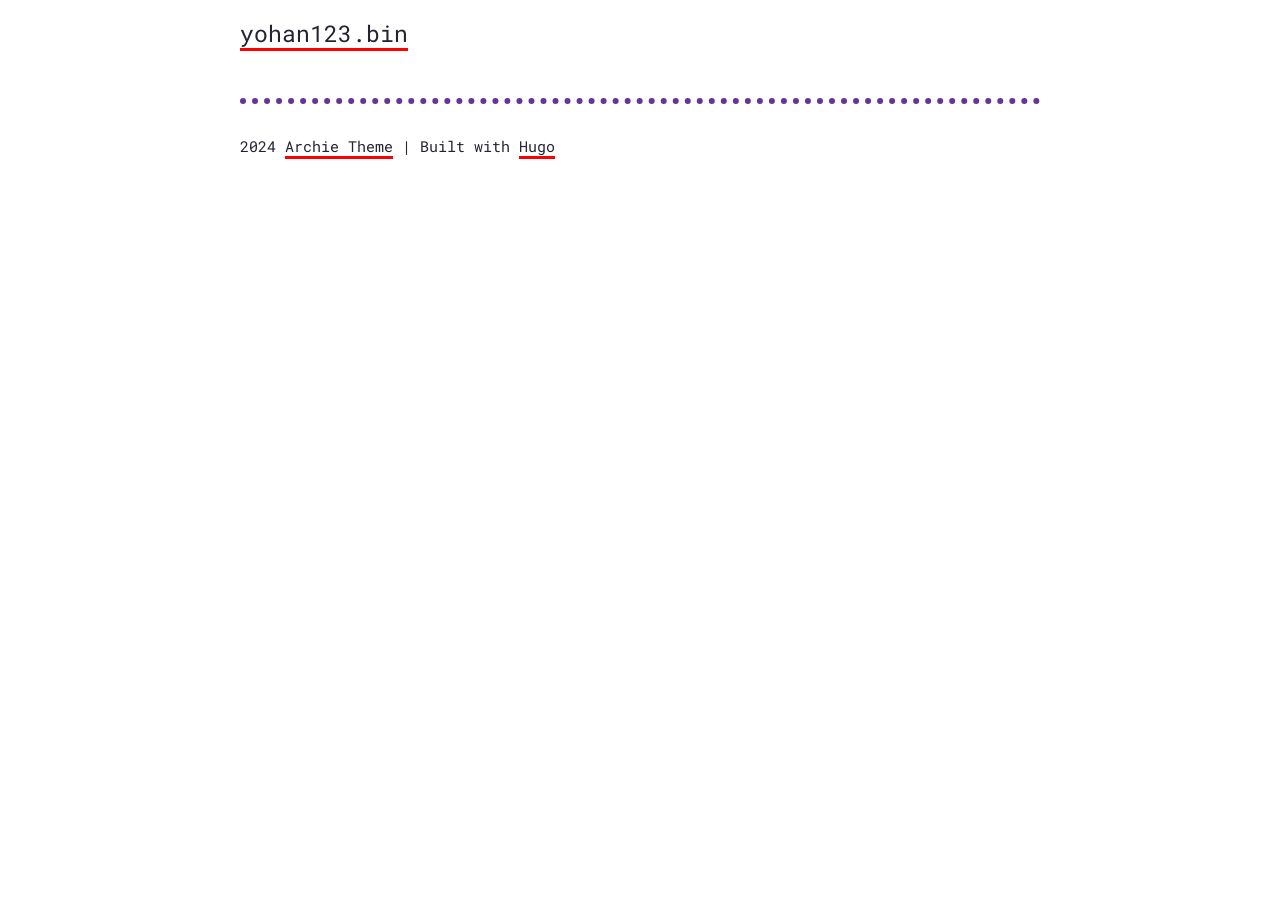
==== index.html @ cba3a630 "Rename site references to yohan123.bin Updated all instances of "My New Hugo Site" to "yohan123.bin"" ====
<!DOCTYPE html>
<html>
	<head lang="en">
	<meta charset="utf-8" />
	<meta http-equiv="X-UA-Compatible" content="IE=edge"><title>yohan123.bin | Home </title><meta name="viewport" content="width=device-width, initial-scale=1">
	<meta name="description" content="" />
	<meta property="og:image" content=""/>
	<link rel="alternate" type="application/rss+xml" href="https://dygma0.github.io/index.xml" title="yohan123.bin" />
	<meta property="og:url" content="https://dygma0.github.io/">
  <meta property="og:site_name" content="yohan123.bin">
  <meta property="og:title" content="yohan123.bin">
  <meta property="og:locale" content="en_us">
  <meta property="og:type" content="website">

  <meta name="twitter:card" content="summary">
  <meta name="twitter:title" content="yohan123.bin">

	
        <link href="https://dygma0.github.io/css/fonts.2c2227b81b1970a03e760aa2e6121cd01f87c88586803cbb282aa224720a765f.css" rel="stylesheet">
	

	
	<link rel="stylesheet" type="text/css" media="screen" href="https://dygma0.github.io/css/main.5cebd7d4fb2b97856af8d32a6def16164fcf7d844e98e236fcb3559655020373.css" />

	
	

	
	

	
</head>

	<body>
		<div class="content">
			<header>
	<div class="main">
		<a href="https://dygma0.github.io/">yohan123.bin</a>
	</div>
	<nav>
		
		
	</nav>
</header>

			
			<main class="list">
				<div class="site-description"></div>
				
				
				
				


			</main>
			<footer>
  <div style="display:flex"></div>
  <div class="footer-info">
    2024  <a
      href="https://github.com/athul/archie">Archie Theme</a> | Built with <a href="https://gohugo.io">Hugo</a>
  </div>
</footer>



		</div>
		
	</body>
</html>
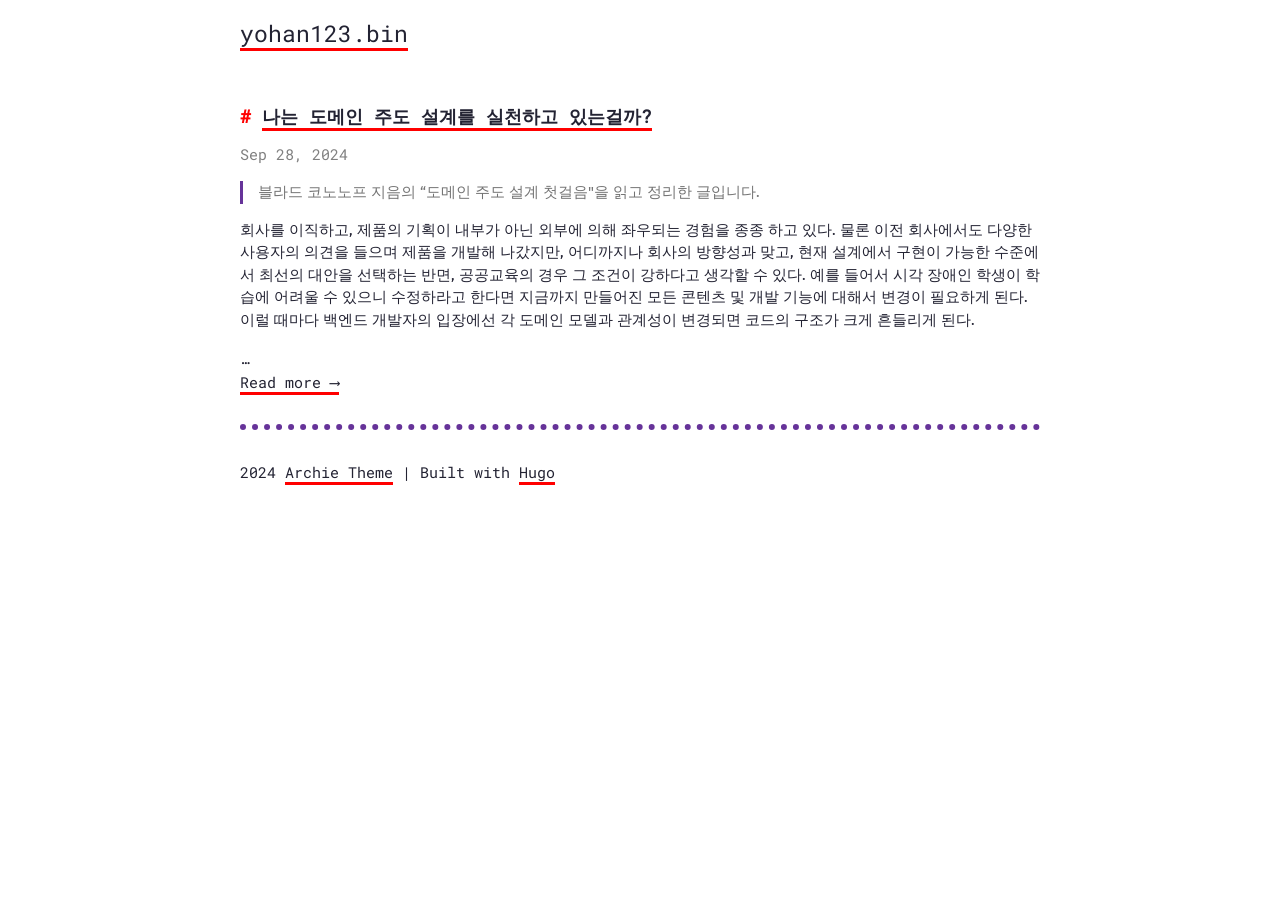
==== commit 8e312414: "Add new article on Domain-Driven Design principles Created a new post titled "나는 도메인 주도 설계를 실천하고 있는걸" ====
--- a/index.html
+++ b/index.html
@@ -49,6 +49,20 @@
 				
 				
 				
+				<section class="list-item">
+					<h1 class="title"><a href="/posts/ddd-first-step/">나는 도메인 주도 설계를 실천하고 있는걸까?</a></h1>
+					<time>Sep 28, 2024</time>
+					<br><div class="description">
+	
+	<blockquote>
+<p>블라드 코노노프 지음의 &ldquo;도메인 주도 설계 첫걸음&quot;을 읽고 정리한 글입니다.</p>
+</blockquote>
+<p>회사를 이직하고, 제품의 기획이 내부가 아닌 외부에 의해 좌우되는 경험을 종종 하고 있다. 물론 이전 회사에서도 다양한 사용자의 의견을 들으며 제품을 개발해 나갔지만, 어디까지나 회사의 방향성과 맞고, 현재 설계에서 구현이 가능한 수준에서 최선의 대안을 선택하는 반면, 공공교육의 경우 그 조건이 강하다고 생각할 수 있다. 예를 들어서 시각 장애인 학생이 학습에 어려울 수 있으니 수정하라고 한다면 지금까지 만들어진 모든 콘텐츠 및 개발 기능에 대해서 변경이 필요하게 된다. 이럴 때마다 백엔드 개발자의 입장에선 각 도메인 모델과 관계성이 변경되면 코드의 구조가 크게 흔들리게 된다.</p>&hellip;
+	
+</div>
+					<a class="readmore" href="/posts/ddd-first-step/">Read more ⟶</a>
+				</section>
+				
 				
 
 
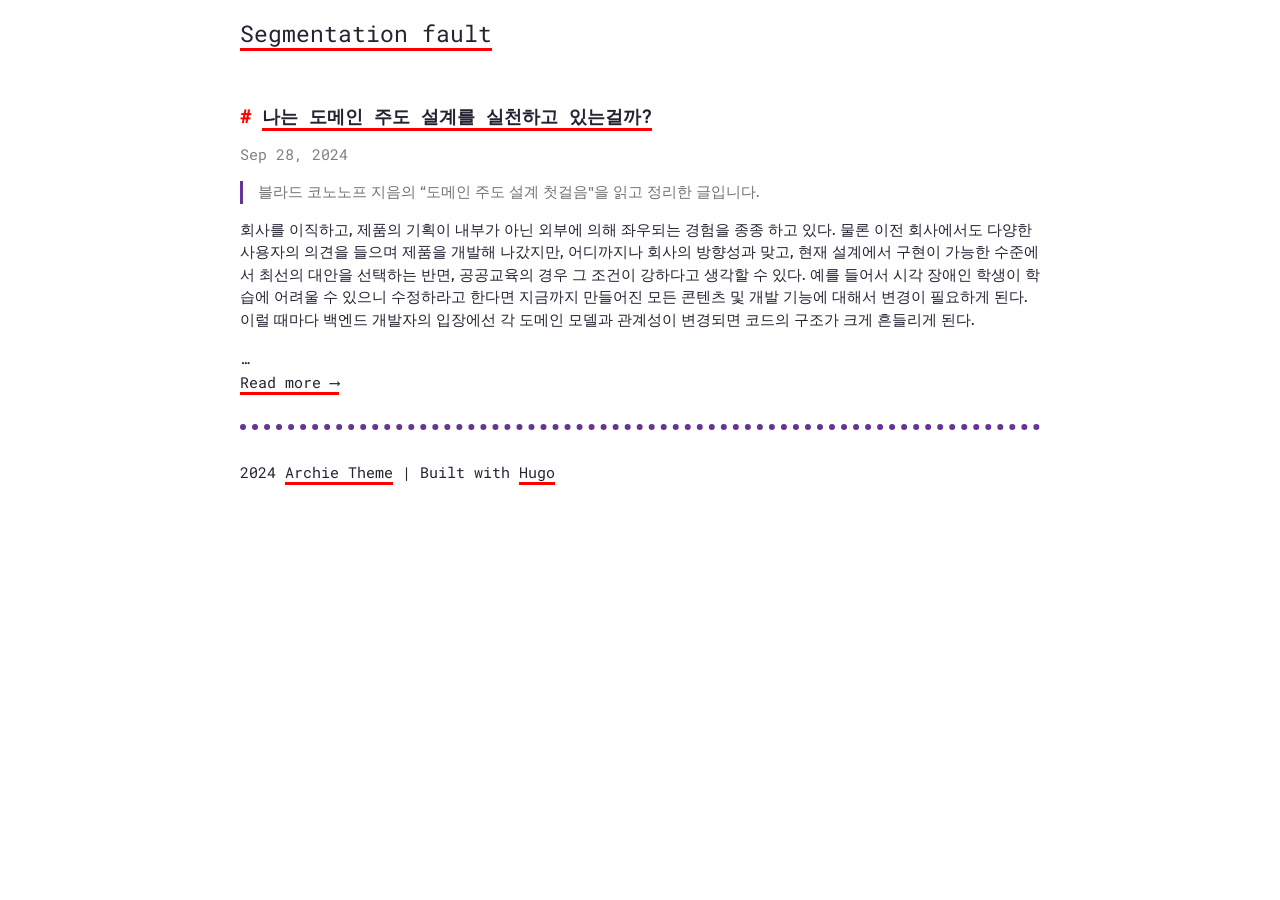
==== commit 9e5a555f: "Rename site from 'yohan123.bin' to 'Segmentation fault' Updated all references to 'yohan123.bin' in " ====
--- a/index.html
+++ b/index.html
@@ -2,18 +2,18 @@
 <html>
 	<head lang="en">
 	<meta charset="utf-8" />
-	<meta http-equiv="X-UA-Compatible" content="IE=edge"><title>yohan123.bin | Home </title><meta name="viewport" content="width=device-width, initial-scale=1">
+	<meta http-equiv="X-UA-Compatible" content="IE=edge"><title>Segmentation fault | Home </title><meta name="viewport" content="width=device-width, initial-scale=1">
 	<meta name="description" content="" />
 	<meta property="og:image" content=""/>
-	<link rel="alternate" type="application/rss+xml" href="https://dygma0.github.io/index.xml" title="yohan123.bin" />
+	<link rel="alternate" type="application/rss+xml" href="https://dygma0.github.io/index.xml" title="Segmentation fault" />
 	<meta property="og:url" content="https://dygma0.github.io/">
-  <meta property="og:site_name" content="yohan123.bin">
-  <meta property="og:title" content="yohan123.bin">
+  <meta property="og:site_name" content="Segmentation fault">
+  <meta property="og:title" content="Segmentation fault">
   <meta property="og:locale" content="en_us">
   <meta property="og:type" content="website">
 
   <meta name="twitter:card" content="summary">
-  <meta name="twitter:title" content="yohan123.bin">
+  <meta name="twitter:title" content="Segmentation fault">
 
 	
         <link href="https://dygma0.github.io/css/fonts.2c2227b81b1970a03e760aa2e6121cd01f87c88586803cbb282aa224720a765f.css" rel="stylesheet">
@@ -35,7 +35,7 @@
 		<div class="content">
 			<header>
 	<div class="main">
-		<a href="https://dygma0.github.io/">yohan123.bin</a>
+		<a href="https://dygma0.github.io/">Segmentation fault</a>
 	</div>
 	<nav>
 		
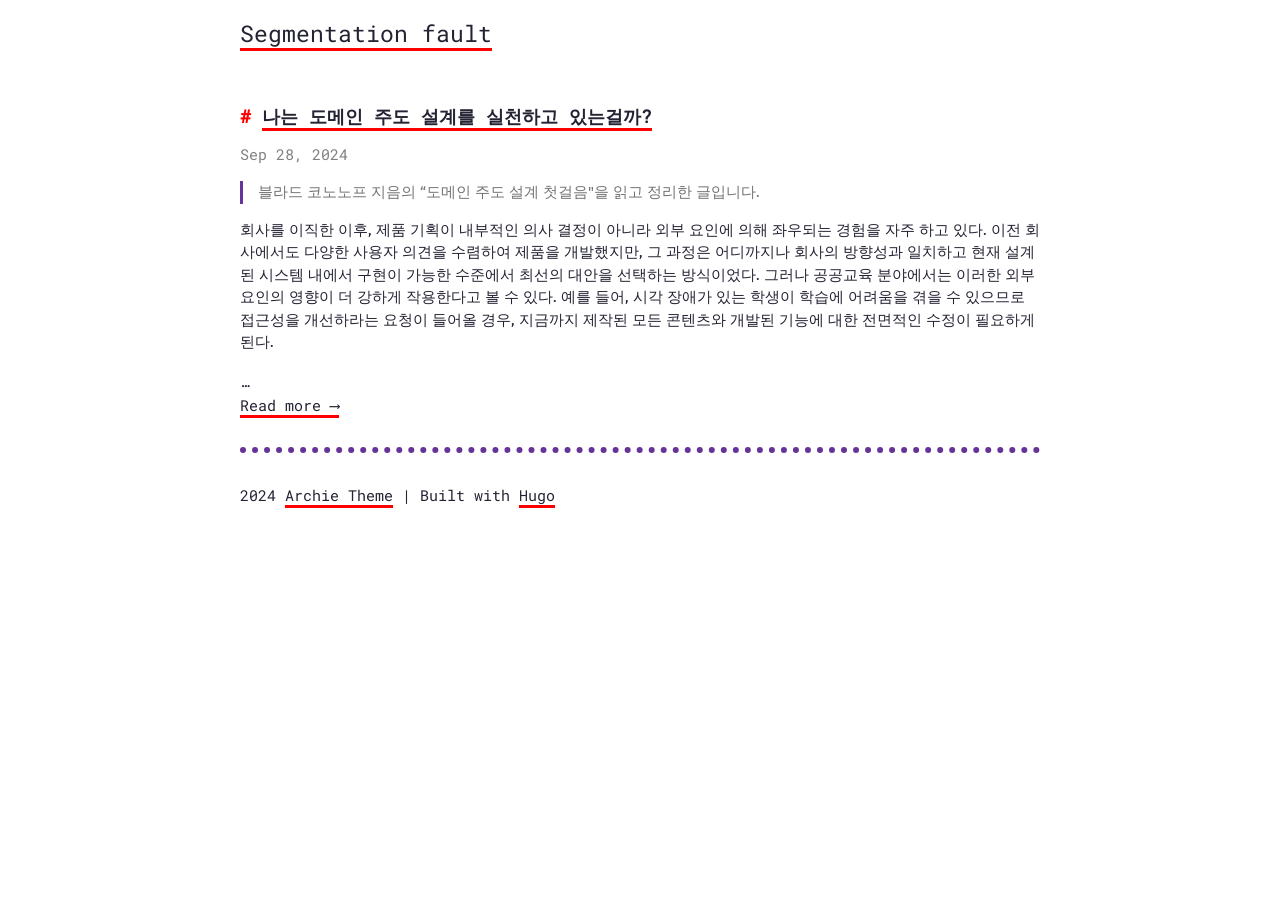
==== commit cdbf4433: "Enhance readability of post on DDD by refining text Revised the content to improve clarity and coher" ====
--- a/index.html
+++ b/index.html
@@ -57,7 +57,7 @@
 	<blockquote>
 <p>블라드 코노노프 지음의 &ldquo;도메인 주도 설계 첫걸음&quot;을 읽고 정리한 글입니다.</p>
 </blockquote>
-<p>회사를 이직하고, 제품의 기획이 내부가 아닌 외부에 의해 좌우되는 경험을 종종 하고 있다. 물론 이전 회사에서도 다양한 사용자의 의견을 들으며 제품을 개발해 나갔지만, 어디까지나 회사의 방향성과 맞고, 현재 설계에서 구현이 가능한 수준에서 최선의 대안을 선택하는 반면, 공공교육의 경우 그 조건이 강하다고 생각할 수 있다. 예를 들어서 시각 장애인 학생이 학습에 어려울 수 있으니 수정하라고 한다면 지금까지 만들어진 모든 콘텐츠 및 개발 기능에 대해서 변경이 필요하게 된다. 이럴 때마다 백엔드 개발자의 입장에선 각 도메인 모델과 관계성이 변경되면 코드의 구조가 크게 흔들리게 된다.</p>&hellip;
+<p>회사를 이직한 이후, 제품 기획이 내부적인 의사 결정이 아니라 외부 요인에 의해 좌우되는 경험을 자주 하고 있다. 이전 회사에서도 다양한 사용자 의견을 수렴하여 제품을 개발했지만, 그 과정은 어디까지나 회사의 방향성과 일치하고 현재 설계된 시스템 내에서 구현이 가능한 수준에서 최선의 대안을 선택하는 방식이었다. 그러나 공공교육 분야에서는 이러한 외부 요인의 영향이 더 강하게 작용한다고 볼 수 있다. 예를 들어, 시각 장애가 있는 학생이 학습에 어려움을 겪을 수 있으므로 접근성을 개선하라는 요청이 들어올 경우, 지금까지 제작된 모든 콘텐츠와 개발된 기능에 대한 전면적인 수정이 필요하게 된다.</p>&hellip;
 	
 </div>
 					<a class="readmore" href="/posts/ddd-first-step/">Read more ⟶</a>
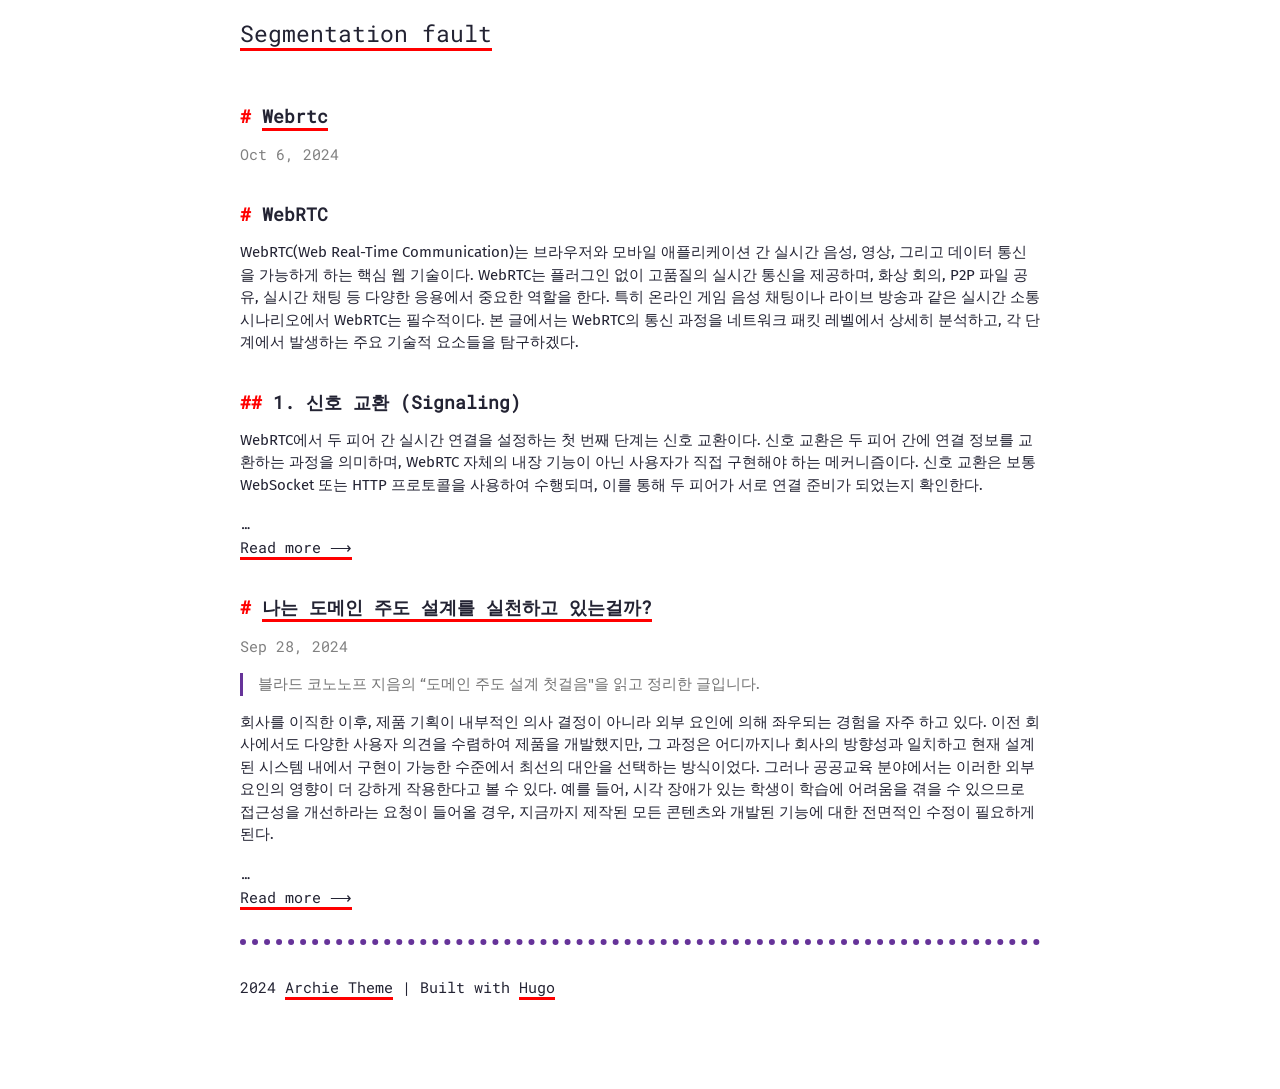
==== commit c99b6dfd: "Add WebRTC article and update sitemap Added a new article on WebRTC including its details and linkin" ====
--- a/index.html
+++ b/index.html
@@ -50,6 +50,20 @@
 				
 				
 				<section class="list-item">
+					<h1 class="title"><a href="/posts/webrtc/">Webrtc</a></h1>
+					<time>Oct 6, 2024</time>
+					<br><div class="description">
+	
+	<h1 id="webrtc">WebRTC</h1>
+<p>WebRTC(Web Real-Time Communication)는 브라우저와 모바일 애플리케이션 간 실시간 음성, 영상, 그리고 데이터 통신을 가능하게 하는 핵심 웹 기술이다. WebRTC는 플러그인 없이 고품질의 실시간 통신을 제공하며, 화상 회의, P2P 파일 공유, 실시간 채팅 등 다양한 응용에서 중요한 역할을 한다. 특히 온라인 게임 음성 채팅이나 라이브 방송과 같은 실시간 소통 시나리오에서 WebRTC는 필수적이다. 본 글에서는 WebRTC의 통신 과정을 네트워크 패킷 레벨에서 상세히 분석하고, 각 단계에서 발생하는 주요 기술적 요소들을 탐구하겠다.</p>
+<h2 id="1-신호-교환-signaling">1. 신호 교환 (Signaling)</h2>
+<p>WebRTC에서 두 피어 간 실시간 연결을 설정하는 첫 번째 단계는 신호 교환이다. 신호 교환은 두 피어 간에 연결 정보를 교환하는 과정을 의미하며, WebRTC 자체의 내장 기능이 아닌 사용자가 직접 구현해야 하는 메커니즘이다. 신호 교환은 보통 WebSocket 또는 HTTP 프로토콜을 사용하여 수행되며, 이를 통해 두 피어가 서로 연결 준비가 되었는지 확인한다.</p>&hellip;
+	
+</div>
+					<a class="readmore" href="/posts/webrtc/">Read more ⟶</a>
+				</section>
+				
+				<section class="list-item">
 					<h1 class="title"><a href="/posts/ddd-first-step/">나는 도메인 주도 설계를 실천하고 있는걸까?</a></h1>
 					<time>Sep 28, 2024</time>
 					<br><div class="description">
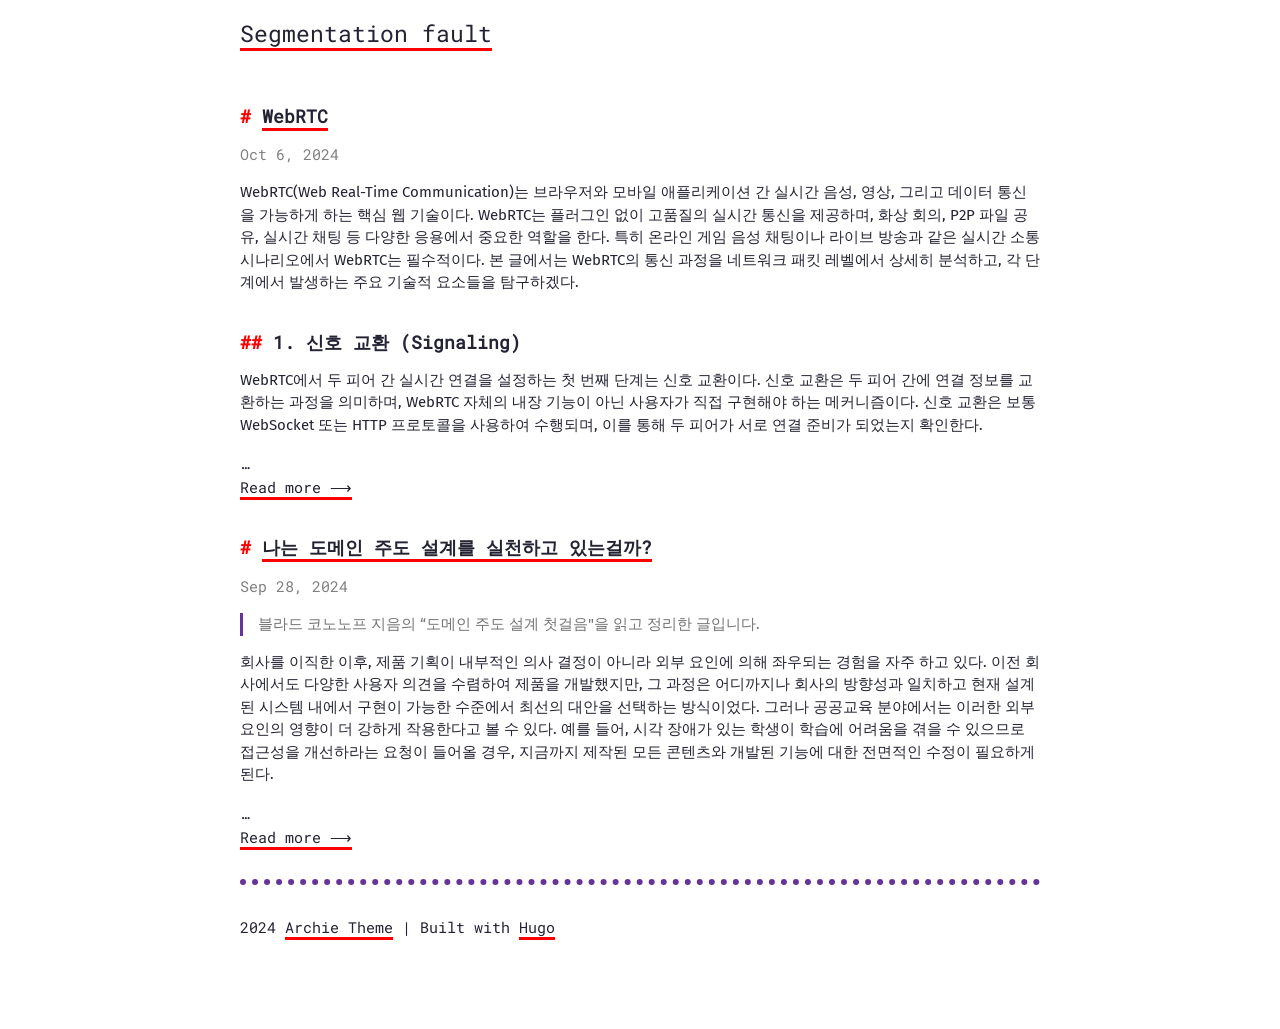
==== commit 4cc57060: "Correct "Webrtc" to "WebRTC" Corrected the capitalization of "Webrtc" to "WebRTC" across multiple HT" ====
--- a/index.html
+++ b/index.html
@@ -50,12 +50,11 @@
 				
 				
 				<section class="list-item">
-					<h1 class="title"><a href="/posts/webrtc/">Webrtc</a></h1>
+					<h1 class="title"><a href="/posts/webrtc/">WebRTC</a></h1>
 					<time>Oct 6, 2024</time>
 					<br><div class="description">
 	
-	<h1 id="webrtc">WebRTC</h1>
-<p>WebRTC(Web Real-Time Communication)는 브라우저와 모바일 애플리케이션 간 실시간 음성, 영상, 그리고 데이터 통신을 가능하게 하는 핵심 웹 기술이다. WebRTC는 플러그인 없이 고품질의 실시간 통신을 제공하며, 화상 회의, P2P 파일 공유, 실시간 채팅 등 다양한 응용에서 중요한 역할을 한다. 특히 온라인 게임 음성 채팅이나 라이브 방송과 같은 실시간 소통 시나리오에서 WebRTC는 필수적이다. 본 글에서는 WebRTC의 통신 과정을 네트워크 패킷 레벨에서 상세히 분석하고, 각 단계에서 발생하는 주요 기술적 요소들을 탐구하겠다.</p>
+	<p>WebRTC(Web Real-Time Communication)는 브라우저와 모바일 애플리케이션 간 실시간 음성, 영상, 그리고 데이터 통신을 가능하게 하는 핵심 웹 기술이다. WebRTC는 플러그인 없이 고품질의 실시간 통신을 제공하며, 화상 회의, P2P 파일 공유, 실시간 채팅 등 다양한 응용에서 중요한 역할을 한다. 특히 온라인 게임 음성 채팅이나 라이브 방송과 같은 실시간 소통 시나리오에서 WebRTC는 필수적이다. 본 글에서는 WebRTC의 통신 과정을 네트워크 패킷 레벨에서 상세히 분석하고, 각 단계에서 발생하는 주요 기술적 요소들을 탐구하겠다.</p>
 <h2 id="1-신호-교환-signaling">1. 신호 교환 (Signaling)</h2>
 <p>WebRTC에서 두 피어 간 실시간 연결을 설정하는 첫 번째 단계는 신호 교환이다. 신호 교환은 두 피어 간에 연결 정보를 교환하는 과정을 의미하며, WebRTC 자체의 내장 기능이 아닌 사용자가 직접 구현해야 하는 메커니즘이다. 신호 교환은 보통 WebSocket 또는 HTTP 프로토콜을 사용하여 수행되며, 이를 통해 두 피어가 서로 연결 준비가 되었는지 확인한다.</p>&hellip;
 	
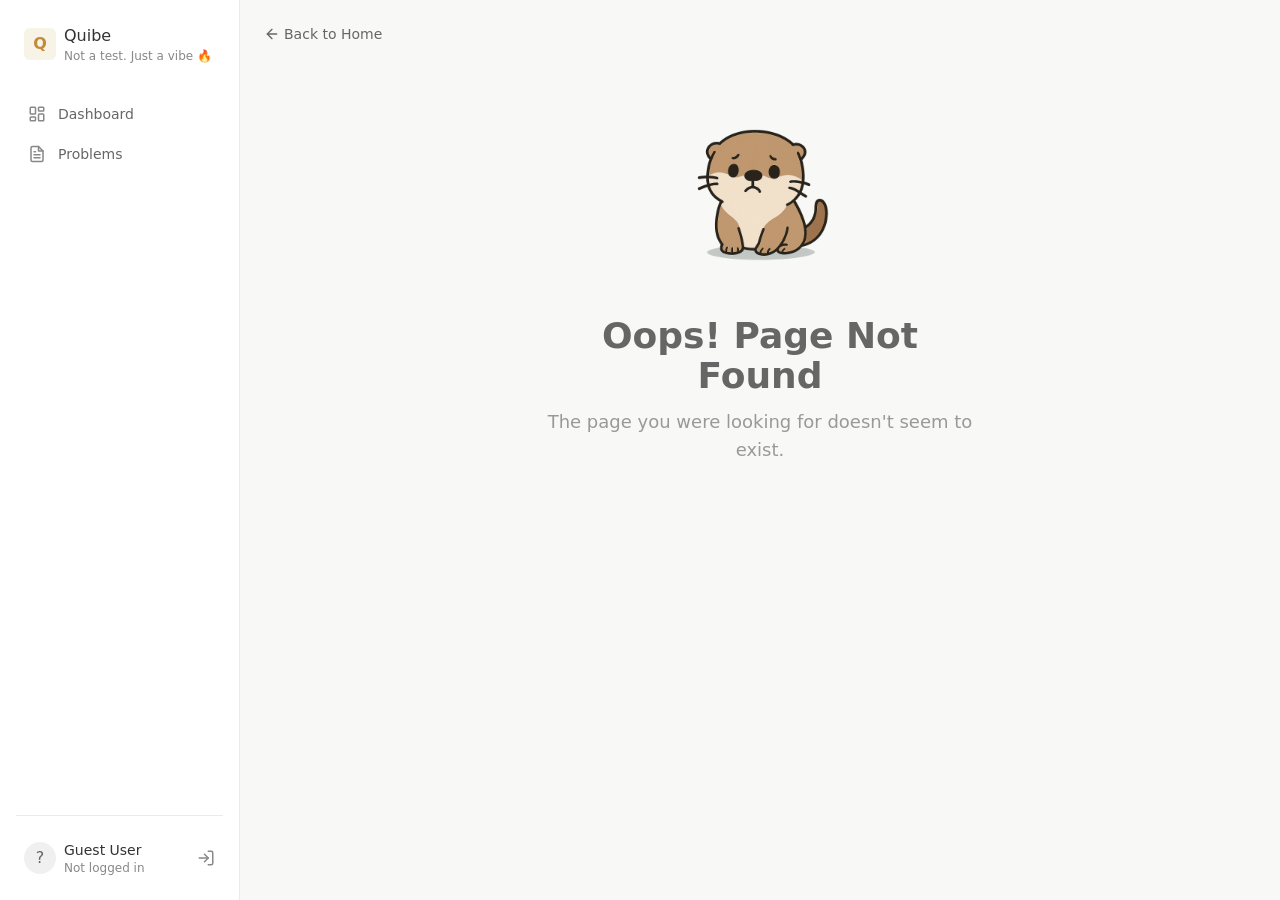
==== commit fba2e2e1: "init: 프로젝트 생성" ====
--- a/index.html
+++ b/index.html
@@ -1,96 +1 @@
-<!DOCTYPE html>
-<html>
-	<head lang="en">
-	<meta charset="utf-8" />
-	<meta http-equiv="X-UA-Compatible" content="IE=edge"><title>Segmentation fault | Home </title><meta name="viewport" content="width=device-width, initial-scale=1">
-	<meta name="description" content="" />
-	<meta property="og:image" content=""/>
-	<link rel="alternate" type="application/rss+xml" href="https://dygma0.github.io/index.xml" title="Segmentation fault" />
-	<meta property="og:url" content="https://dygma0.github.io/">
-  <meta property="og:site_name" content="Segmentation fault">
-  <meta property="og:title" content="Segmentation fault">
-  <meta property="og:locale" content="en_us">
-  <meta property="og:type" content="website">
-
-  <meta name="twitter:card" content="summary">
-  <meta name="twitter:title" content="Segmentation fault">
-
-	
-        <link href="https://dygma0.github.io/css/fonts.2c2227b81b1970a03e760aa2e6121cd01f87c88586803cbb282aa224720a765f.css" rel="stylesheet">
-	
-
-	
-	<link rel="stylesheet" type="text/css" media="screen" href="https://dygma0.github.io/css/main.5cebd7d4fb2b97856af8d32a6def16164fcf7d844e98e236fcb3559655020373.css" />
-
-	
-	
-
-	
-	
-
-	
-</head>
-
-	<body>
-		<div class="content">
-			<header>
-	<div class="main">
-		<a href="https://dygma0.github.io/">Segmentation fault</a>
-	</div>
-	<nav>
-		
-		
-	</nav>
-</header>
-
-			
-			<main class="list">
-				<div class="site-description"></div>
-				
-				
-				
-				<section class="list-item">
-					<h1 class="title"><a href="/posts/webrtc/">WebRTC</a></h1>
-					<time>Oct 6, 2024</time>
-					<br><div class="description">
-	
-	<p>WebRTC(Web Real-Time Communication)는 브라우저와 모바일 애플리케이션 간 실시간 음성, 영상, 그리고 데이터 통신을 가능하게 하는 핵심 웹 기술이다. WebRTC는 플러그인 없이 고품질의 실시간 통신을 제공하며, 화상 회의, P2P 파일 공유, 실시간 채팅 등 다양한 응용에서 중요한 역할을 한다. 특히 온라인 게임 음성 채팅이나 라이브 방송과 같은 실시간 소통 시나리오에서 WebRTC는 필수적이다. 본 글에서는 WebRTC의 통신 과정을 네트워크 패킷 레벨에서 상세히 분석하고, 각 단계에서 발생하는 주요 기술적 요소들을 탐구하겠다.</p>
-<h2 id="1-신호-교환-signaling">1. 신호 교환 (Signaling)</h2>
-<p>WebRTC에서 두 피어 간 실시간 연결을 설정하는 첫 번째 단계는 신호 교환이다. 신호 교환은 두 피어 간에 연결 정보를 교환하는 과정을 의미하며, WebRTC 자체의 내장 기능이 아닌 사용자가 직접 구현해야 하는 메커니즘이다. 신호 교환은 보통 WebSocket 또는 HTTP 프로토콜을 사용하여 수행되며, 이를 통해 두 피어가 서로 연결 준비가 되었는지 확인한다.</p>&hellip;
-	
-</div>
-					<a class="readmore" href="/posts/webrtc/">Read more ⟶</a>
-				</section>
-				
-				<section class="list-item">
-					<h1 class="title"><a href="/posts/ddd-first-step/">나는 도메인 주도 설계를 실천하고 있는걸까?</a></h1>
-					<time>Sep 28, 2024</time>
-					<br><div class="description">
-	
-	<blockquote>
-<p>블라드 코노노프 지음의 &ldquo;도메인 주도 설계 첫걸음&quot;을 읽고 정리한 글입니다.</p>
-</blockquote>
-<p>회사를 이직한 이후, 제품 기획이 내부적인 의사 결정이 아니라 외부 요인에 의해 좌우되는 경험을 자주 하고 있다. 이전 회사에서도 다양한 사용자 의견을 수렴하여 제품을 개발했지만, 그 과정은 어디까지나 회사의 방향성과 일치하고 현재 설계된 시스템 내에서 구현이 가능한 수준에서 최선의 대안을 선택하는 방식이었다. 그러나 공공교육 분야에서는 이러한 외부 요인의 영향이 더 강하게 작용한다고 볼 수 있다. 예를 들어, 시각 장애가 있는 학생이 학습에 어려움을 겪을 수 있으므로 접근성을 개선하라는 요청이 들어올 경우, 지금까지 제작된 모든 콘텐츠와 개발된 기능에 대한 전면적인 수정이 필요하게 된다.</p>&hellip;
-	
-</div>
-					<a class="readmore" href="/posts/ddd-first-step/">Read more ⟶</a>
-				</section>
-				
-				
-
-
-			</main>
-			<footer>
-  <div style="display:flex"></div>
-  <div class="footer-info">
-    2024  <a
-      href="https://github.com/athul/archie">Archie Theme</a> | Built with <a href="https://gohugo.io">Hugo</a>
-  </div>
-</footer>
-
-
-
-		</div>
-		
-	</body>
-</html>
+<!doctype html><html><head><title>Rsbuild App</title><meta charset="UTF-8"><meta name="viewport" content="width=device-width, initial-scale=1.0"><script defer src="/static/js/lib-react.abb0c43d.js"></script><script defer src="/static/js/956.71bbf5a4.js"></script><script defer src="/static/js/index.e4bde1d2.js"></script><link href="/static/css/index.5ce7cc99.css" rel="stylesheet"></head><body><div id="root"></div></body></html>
--- a/static/css/index.5ce7cc99.css
+++ b/static/css/index.5ce7cc99.css
@@ -0,0 +1 @@
+@layer properties{@supports (((-webkit-hyphens:none)) and (not (margin-trim:inline))) or ((-moz-orient:inline) and (not (color:rgb(from red r g b)))){*,:before,:after{--tw-translate-x:0;--tw-translate-y:0;--tw-translate-z:0;--tw-rotate-x:initial;--tw-rotate-y:initial;--tw-rotate-z:initial;--tw-skew-x:initial;--tw-skew-y:initial;--tw-space-y-reverse:0;--tw-space-x-reverse:0;--tw-border-style:solid;--tw-gradient-position:initial;--tw-gradient-from:#0000;--tw-gradient-via:#0000;--tw-gradient-to:#0000;--tw-gradient-stops:initial;--tw-gradient-via-stops:initial;--tw-gradient-from-position:0%;--tw-gradient-via-position:50%;--tw-gradient-to-position:100%;--tw-leading:initial;--tw-font-weight:initial;--tw-shadow:0 0 #0000;--tw-shadow-color:initial;--tw-shadow-alpha:100%;--tw-inset-shadow:0 0 #0000;--tw-inset-shadow-color:initial;--tw-inset-shadow-alpha:100%;--tw-ring-color:initial;--tw-ring-shadow:0 0 #0000;--tw-inset-ring-color:initial;--tw-inset-ring-shadow:0 0 #0000;--tw-ring-inset:initial;--tw-ring-offset-width:0px;--tw-ring-offset-color:#fff;--tw-ring-offset-shadow:0 0 #0000;--tw-outline-style:solid;--tw-blur:initial;--tw-brightness:initial;--tw-contrast:initial;--tw-grayscale:initial;--tw-hue-rotate:initial;--tw-invert:initial;--tw-opacity:initial;--tw-saturate:initial;--tw-sepia:initial;--tw-drop-shadow:initial;--tw-drop-shadow-color:initial;--tw-drop-shadow-alpha:100%;--tw-drop-shadow-size:initial;--tw-duration:initial;--tw-ease:initial}::backdrop{--tw-translate-x:0;--tw-translate-y:0;--tw-translate-z:0;--tw-rotate-x:initial;--tw-rotate-y:initial;--tw-rotate-z:initial;--tw-skew-x:initial;--tw-skew-y:initial;--tw-space-y-reverse:0;--tw-space-x-reverse:0;--tw-border-style:solid;--tw-gradient-position:initial;--tw-gradient-from:#0000;--tw-gradient-via:#0000;--tw-gradient-to:#0000;--tw-gradient-stops:initial;--tw-gradient-via-stops:initial;--tw-gradient-from-position:0%;--tw-gradient-via-position:50%;--tw-gradient-to-position:100%;--tw-leading:initial;--tw-font-weight:initial;--tw-shadow:0 0 #0000;--tw-shadow-color:initial;--tw-shadow-alpha:100%;--tw-inset-shadow:0 0 #0000;--tw-inset-shadow-color:initial;--tw-inset-shadow-alpha:100%;--tw-ring-color:initial;--tw-ring-shadow:0 0 #0000;--tw-inset-ring-color:initial;--tw-inset-ring-shadow:0 0 #0000;--tw-ring-inset:initial;--tw-ring-offset-width:0px;--tw-ring-offset-color:#fff;--tw-ring-offset-shadow:0 0 #0000;--tw-outline-style:solid;--tw-blur:initial;--tw-brightness:initial;--tw-contrast:initial;--tw-grayscale:initial;--tw-hue-rotate:initial;--tw-invert:initial;--tw-opacity:initial;--tw-saturate:initial;--tw-sepia:initial;--tw-drop-shadow:initial;--tw-drop-shadow-color:initial;--tw-drop-shadow-alpha:100%;--tw-drop-shadow-size:initial;--tw-duration:initial;--tw-ease:initial}}}@layer theme{:root,:host{--font-sans:ui-sans-serif,system-ui,sans-serif,"Apple Color Emoji","Segoe UI Emoji","Segoe UI Symbol","Noto Color Emoji";--font-mono:ui-monospace,SFMono-Regular,Menlo,Monaco,Consolas,"Liberation Mono","Courier New",monospace;--color-red-50:#fef2f2;--color-red-100:#ffe2e2;--color-red-200:#ffcaca;--color-red-300:#ffa3a3;--color-red-400:#ff6568;--color-red-500:#fb2c36;--color-red-600:#e40014;--color-red-700:#bf000f;--color-amber-100:#fef3c6;--color-amber-600:#dd7400;--color-yellow-50:#fefce8;--color-yellow-200:#fff085;--color-yellow-700:#a36100;--color-green-50:#f0fdf4;--color-green-100:#dcfce7;--color-green-200:#b9f8cf;--color-green-400:#05df72;--color-green-500:#00c758;--color-green-600:#00a544;--color-green-700:#008138;--color-blue-100:#dbeafe;--color-blue-400:#54a2ff;--color-blue-600:#155dfc;--color-gray-50:#f9fafb;--color-gray-100:#f3f4f6;--color-gray-200:#e5e7eb;--color-gray-300:#d1d5dc;--color-gray-500:#6a7282;--color-gray-600:#4a5565;--color-gray-700:#364153;--color-gray-800:#1e2939;--color-black:#000;--color-white:#fff;--spacing:.25rem;--container-md:28rem;--container-4xl:56rem;--text-xs:.75rem;--text-xs--line-height:calc(1/.75);--text-sm:.875rem;--text-sm--line-height:calc(1.25/.875);--text-base:1rem;--text-base--line-height:calc(1.5/1);--text-lg:1.125rem;--text-lg--line-height:calc(1.75/1.125);--text-xl:1.25rem;--text-xl--line-height:calc(1.75/1.25);--text-2xl:1.5rem;--text-2xl--line-height:calc(2/1.5);--text-3xl:1.875rem;--text-3xl--line-height:calc(2.25/1.875);--text-4xl:2.25rem;--text-4xl--line-height:calc(2.5/2.25);--font-weight-medium:500;--font-weight-semibold:600;--font-weight-bold:700;--leading-relaxed:1.625;--radius-md:.375rem;--radius-lg:.5rem;--ease-in-out:cubic-bezier(.4,0,.2,1);--animate-spin:spin 1s linear infinite;--animate-pulse:pulse 2s cubic-bezier(.4,0,.6,1)infinite;--animate-bounce:bounce 1s infinite;--default-transition-duration:.15s;--default-transition-timing-function:cubic-bezier(.4,0,.2,1);--default-font-family:var(--font-sans);--default-mono-font-family:var(--font-mono)}@supports (color:color(display-p3 0 0 0)){:root,:host{--color-red-50:#fef2f2;--color-red-100:#ffe2e2;--color-red-200:#ffcaca;--color-red-300:#ffa3a3;--color-red-400:#ff6568;--color-red-500:#fb2c36;--color-red-600:#e40014;--color-red-700:#bf000f;--color-amber-100:#fef3c6;--color-amber-600:#dd7400;--color-yellow-50:#fefce8;--color-yellow-200:#fff085;--color-yellow-700:#a36100;--color-green-50:#f0fdf4;--color-green-100:#dcfce7;--color-green-200:#b9f8cf;--color-green-400:#05df72;--color-green-500:#00c758;--color-green-600:#00a544;--color-green-700:#008138;--color-blue-100:#dbeafe;--color-blue-400:#54a2ff;--color-blue-600:#155dfc;--color-gray-50:#f9fafb;--color-gray-100:#f3f4f6;--color-gray-200:#e5e7eb;--color-gray-300:#d1d5dc;--color-gray-500:#6a7282;--color-gray-600:#4a5565;--color-gray-700:#364153;--color-gray-800:#1e2939}@supports (color:color(display-p3 0 0 0)){:root,:host{--color-red-50:color(display-p3 .988669 .951204 .950419);--color-red-100:color(display-p3 .980386 .889727 .887779);--color-red-200:color(display-p3 .969562 .798149 .794299);--color-red-300:color(display-p3 .956922 .651886 .645122);--color-red-400:color(display-p3 .933534 .431676 .423491);--color-red-500:color(display-p3 .903738 .262579 .253307);--color-red-600:color(display-p3 .830323 .140383 .133196);--color-red-700:color(display-p3 .692737 .116232 .104679);--color-amber-100:color(display-p3 .989391 .954583 .796328);--color-amber-600:color(display-p3 .827144 .467166 .0336006);--color-yellow-50:color(display-p3 .994197 .988062 .917538);--color-yellow-200:color(display-p3 .988789 .943116 .579188);--color-yellow-700:color(display-p3 .613146 .386658 .0579687);--color-green-50:color(display-p3 .950677 .990571 .959366);--color-green-100:color(display-p3 .885269 .984329 .910368);--color-green-200:color(display-p3 .776442 .964383 .823412);--color-green-400:color(display-p3 .399536 .862346 .49324);--color-green-500:color(display-p3 .308734 .774754 .374307);--color-green-600:color(display-p3 .243882 .640824 .294808);--color-green-700:color(display-p3 .198355 .501799 .245335);--color-blue-100:color(display-p3 .869214 .915931 .989622);--color-blue-400:color(display-p3 .397443 .62813 .992116);--color-blue-600:color(display-p3 .174493 .358974 .950247);--color-gray-50:color(display-p3 .977213 .98084 .985102);--color-gray-100:color(display-p3 .953567 .956796 .964321);--color-gray-200:color(display-p3 .899787 .906171 .92106);--color-gray-300:color(display-p3 .822033 .835264 .858521);--color-gray-500:color(display-p3 .421287 .446085 .504784);--color-gray-600:color(display-p3 .297358 .332176 .39043);--color-gray-700:color(display-p3 .219968 .253721 .318679);--color-gray-800:color(display-p3 .125854 .159497 .216835)}}}@supports (color:lab(0% 0 0)){:root,:host{--color-red-50:#fef2f2;--color-red-100:#ffe2e2;--color-red-200:#ffcaca;--color-red-300:#ffa3a3;--color-red-400:#ff6568;--color-red-500:#fb2c36;--color-red-600:#e40014;--color-red-700:#bf000f;--color-amber-100:#fef3c6;--color-amber-600:#dd7400;--color-yellow-50:#fefce8;--color-yellow-200:#fff085;--color-yellow-700:#a36100;--color-green-50:#f0fdf4;--color-green-100:#dcfce7;--color-green-200:#b9f8cf;--color-green-400:#05df72;--color-green-500:#00c758;--color-green-600:#00a544;--color-green-700:#008138;--color-blue-100:#dbeafe;--color-blue-400:#54a2ff;--color-blue-600:#155dfc;--color-gray-50:#f9fafb;--color-gray-100:#f3f4f6;--color-gray-200:#e5e7eb;--color-gray-300:#d1d5dc;--color-gray-500:#6a7282;--color-gray-600:#4a5565;--color-gray-700:#364153;--color-gray-800:#1e2939}@supports (color:color(display-p3 0 0 0)){:root,:host{--color-red-50:color(display-p3 .988669 .951205 .950419);--color-red-100:color(display-p3 .980386 .889727 .887778);--color-red-200:color(display-p3 .969562 .79815 .7943);--color-red-300:color(display-p3 .956922 .651886 .645122);--color-red-400:color(display-p3 .933535 .431676 .423491);--color-red-500:color(display-p3 .903739 .26258 .253307);--color-red-600:color(display-p3 .830323 .140383 .133195);--color-red-700:color(display-p3 .692736 .116232 .104678);--color-amber-100:color(display-p3 .989391 .954583 .796327);--color-amber-600:color(display-p3 .827143 .467166 .0336002);--color-yellow-50:color(display-p3 .994197 .988062 .917538);--color-yellow-200:color(display-p3 .988789 .943117 .579188);--color-yellow-700:color(display-p3 .613146 .386658 .0579683);--color-green-50:color(display-p3 .950677 .990571 .959366);--color-green-100:color(display-p3 .88527 .98433 .910368);--color-green-200:color(display-p3 .776442 .964383 .823412);--color-green-400:color(display-p3 .399535 .862345 .493239);--color-green-500:color(display-p3 .308734 .774754 .374307);--color-green-600:color(display-p3 .243883 .640824 .294808);--color-green-700:color(display-p3 .198356 .501799 .245335);--color-blue-100:color(display-p3 .869214 .915931 .989622);--color-blue-400:color(display-p3 .397444 .62813 .992116);--color-blue-600:color(display-p3 .174494 .358973 .950247);--color-gray-50:color(display-p3 .977213 .98084 .985101);--color-gray-100:color(display-p3 .953567 .956796 .96432);--color-gray-200:color(display-p3 .899787 .906171 .92106);--color-gray-300:color(display-p3 .822032 .835264 .85852);--color-gray-500:color(display-p3 .421288 .446086 .504784);--color-gray-600:color(display-p3 .297358 .332176 .39043);--color-gray-700:color(display-p3 .219968 .253721 .318679);--color-gray-800:color(display-p3 .125854 .159497 .216835)}}@supports (color:lab(0% 0 0)){:root,:host{--color-red-50:lab(96.5005% 4.18508 1.52328);--color-red-100:lab(92.243% 10.2865 3.83865);--color-red-200:lab(86.017% 19.8815 7.75869);--color-red-300:lab(76.5514% 36.422 15.5335);--color-red-400:lab(63.7053% 60.745 31.3109);--color-red-500:lab(55.4814% 75.0732 48.8528);--color-red-600:lab(48.4493% 77.4328 61.5452);--color-red-700:lab(40.4273% 67.2623 53.7441);--color-amber-100:lab(95.916% -1.21653 23.111);--color-amber-600:lab(60.3514% 40.5624 87.1228);--color-yellow-50:lab(98.6846% -1.79055 9.7766);--color-yellow-200:lab(94.3433% -5.00429 52.9663);--color-yellow-700:lab(47.8202% 25.2426 66.5015);--color-green-50:lab(98.1563% -5.60117 2.75915);--color-green-100:lab(96.1861% -13.8464 6.52365);--color-green-200:lab(92.4222% -26.4702 12.9427);--color-green-400:lab(78.503% -64.9265 39.7492);--color-green-500:lab(70.5521% -66.5147 45.8073);--color-green-600:lab(59.0978% -58.6621 41.2579);--color-green-700:lab(47.0329% -47.0239 31.4788);--color-blue-100:lab(92.0301% -2.24757 -11.6453);--color-blue-400:lab(65.0361% -1.42065 -56.9802);--color-blue-600:lab(44.0605% 29.0279 -86.0352);--color-gray-50:lab(98.2596% -.247031 -.706708);--color-gray-100:lab(96.1596% -.0823438 -1.13575);--color-gray-200:lab(91.6229% -.159115 -2.26791);--color-gray-300:lab(85.1236% -.612259 -3.7138);--color-gray-500:lab(47.7841% -.393182 -10.0268);--color-gray-600:lab(35.6337% -1.58697 -10.8425);--color-gray-700:lab(27.1134% -.956401 -12.3224);--color-gray-800:lab(16.1051% -1.18239 -11.7533)}}}}@layer base{*,:after,:before{box-sizing:border-box;border:0 solid;margin:0;padding:0}::backdrop{box-sizing:border-box;border:0 solid;margin:0;padding:0}::-webkit-file-upload-button{box-sizing:border-box;border:0 solid;margin:0;padding:0}::file-selector-button{box-sizing:border-box;border:0 solid;margin:0;padding:0}html,:host{-webkit-text-size-adjust:100%;-moz-tab-size:4;tab-size:4;line-height:1.5;font-family:var(--default-font-family,ui-sans-serif,system-ui,sans-serif,"Apple Color Emoji","Segoe UI Emoji","Segoe UI Symbol","Noto Color Emoji");font-feature-settings:var(--default-font-feature-settings,normal);font-variation-settings:var(--default-font-variation-settings,normal);-webkit-tap-highlight-color:transparent}hr{height:0;color:inherit;border-top-width:1px}abbr:where([title]){-webkit-text-decoration:underline dotted;text-decoration:underline dotted}h1,h2,h3,h4,h5,h6{font-size:inherit;font-weight:inherit}a{color:inherit;-webkit-text-decoration:inherit;-webkit-text-decoration:inherit;-webkit-text-decoration:inherit;-webkit-text-decoration:inherit;-webkit-text-decoration:inherit;text-decoration:inherit}b,strong{font-weight:bolder}code,kbd,samp,pre{font-family:var(--default-mono-font-family,ui-monospace,SFMono-Regular,Menlo,Monaco,Consolas,"Liberation Mono","Courier New",monospace);font-feature-settings:var(--default-mono-font-feature-settings,normal);font-variation-settings:var(--default-mono-font-variation-settings,normal);font-size:1em}small{font-size:80%}sub,sup{vertical-align:baseline;font-size:75%;line-height:0;position:relative}sub{bottom:-.25em}sup{top:-.5em}table{text-indent:0;border-color:inherit;border-collapse:collapse}:-moz-focusring{outline:auto}progress{vertical-align:baseline}summary{display:list-item}ol,ul,menu{list-style:none}img,svg,video,canvas,audio,iframe,embed,object{vertical-align:middle;display:block}img,video{max-width:100%;height:auto}button,input,select,optgroup,textarea{font:inherit;font-feature-settings:inherit;font-variation-settings:inherit;letter-spacing:inherit;color:inherit;opacity:1;background-color:#0000;border-radius:0}::-webkit-file-upload-button{font:inherit;font-feature-settings:inherit;font-variation-settings:inherit;letter-spacing:inherit;color:inherit;opacity:1;background-color:#0000;border-radius:0}::file-selector-button{font:inherit;font-feature-settings:inherit;font-variation-settings:inherit;letter-spacing:inherit;color:inherit;opacity:1;background-color:#0000;border-radius:0}:where(select:-webkit-any([multiple],[size])) optgroup{font-weight:bolder}:where(select:-moz-any([multiple],[size])) optgroup{font-weight:bolder}:where(select:-webkit-any([multiple],[size])) optgroup{font-weight:bolder}:where(select:-moz-any([multiple],[size])) optgroup{font-weight:bolder}:where(select:is([multiple],[size])) optgroup{font-weight:bolder}:where(select:-webkit-any([multiple],[size])) optgroup option{padding-inline-start:20px}:where(select:-moz-any([multiple],[size])) optgroup option{padding-inline-start:20px}:where(select:-webkit-any([multiple],[size])) optgroup option{padding-inline-start:20px}:where(select:-moz-any([multiple],[size])) optgroup option{padding-inline-start:20px}:where(select:is([multiple],[size])) optgroup option{padding-inline-start:20px}::-webkit-file-upload-button{margin-inline-end:4px}::file-selector-button{margin-inline-end:4px}::placeholder{opacity:1}@supports (not ((-webkit-appearance:-apple-pay-button))) or (contain-intrinsic-size:1px){::placeholder{color:currentColor}@supports (color:color-mix(in lab, red, red)){::placeholder{color:color-mix(in oklab,currentcolor 50%,transparent)}}}textarea{resize:vertical}::-webkit-search-decoration{-webkit-appearance:none}::-webkit-date-and-time-value{min-height:1lh;text-align:inherit}::-webkit-datetime-edit{display:inline-flex}::-webkit-datetime-edit-fields-wrapper{padding:0}::-webkit-datetime-edit{padding-block-start:0;padding-block-end:0}::-webkit-datetime-edit-year-field{padding-block-start:0;padding-block-end:0}::-webkit-datetime-edit-month-field{padding-block-start:0;padding-block-end:0}::-webkit-datetime-edit-day-field{padding-block-start:0;padding-block-end:0}::-webkit-datetime-edit-hour-field{padding-block-start:0;padding-block-end:0}::-webkit-datetime-edit-minute-field{padding-block-start:0;padding-block-end:0}::-webkit-datetime-edit-second-field{padding-block-start:0;padding-block-end:0}::-webkit-datetime-edit-millisecond-field{padding-block-start:0;padding-block-end:0}::-webkit-datetime-edit-meridiem-field{padding-block-start:0;padding-block-end:0}:-moz-ui-invalid{box-shadow:none}button{-webkit-appearance:button;-moz-appearance:button;appearance:button}input:where([type=button],[type=reset],[type=submit]){-webkit-appearance:button;-moz-appearance:button;appearance:button}::-webkit-file-upload-button{-webkit-appearance:button;-moz-appearance:button;appearance:button}::file-selector-button{-webkit-appearance:button;-moz-appearance:button;appearance:button}::-webkit-inner-spin-button{height:auto}::-webkit-outer-spin-button{height:auto}[hidden]:where(:not([hidden=until-found])){display:none!important}}@layer components;@layer utilities{.sr-only{clip:rect(0,0,0,0);white-space:nowrap;border-width:0;width:1px;height:1px;margin:-1px;padding:0;position:absolute;overflow:hidden}.absolute{position:absolute}.relative{position:relative}.inset-0{inset:calc(var(--spacing)*0)}.top-1\/2{top:50%}.top-8{top:calc(var(--spacing)*8)}.right-3{right:calc(var(--spacing)*3)}.left-3{left:calc(var(--spacing)*3)}.left-8{left:calc(var(--spacing)*8)}.m-0{margin:calc(var(--spacing)*0)}.mx-1{margin-inline:calc(var(--spacing)*1)}.mx-auto{margin-inline-start:auto;margin-inline-end:auto}.mt-1{margin-top:calc(var(--spacing)*1)}.mt-2{margin-top:calc(var(--spacing)*2)}.mt-4{margin-top:calc(var(--spacing)*4)}.mt-6{margin-top:calc(var(--spacing)*6)}.mt-8{margin-top:calc(var(--spacing)*8)}.mt-auto{margin-top:auto}.mr-1{margin-right:calc(var(--spacing)*1)}.mr-2{margin-right:calc(var(--spacing)*2)}.mb-1{margin-bottom:calc(var(--spacing)*1)}.mb-2{margin-bottom:calc(var(--spacing)*2)}.mb-3{margin-bottom:calc(var(--spacing)*3)}.mb-4{margin-bottom:calc(var(--spacing)*4)}.mb-6{margin-bottom:calc(var(--spacing)*6)}.mb-8{margin-bottom:calc(var(--spacing)*8)}.ml-1{margin-left:calc(var(--spacing)*1)}.ml-2{margin-left:calc(var(--spacing)*2)}.ml-10{margin-left:calc(var(--spacing)*10)}.ml-auto{margin-left:auto}.flex{display:flex}.grid{display:grid}.hidden{display:none}.inline-block{display:inline-block}.inline-flex{display:inline-flex}.table{display:table}.aspect-square{aspect-ratio:1}.h-2{height:calc(var(--spacing)*2)}.h-3{height:calc(var(--spacing)*3)}.h-4{height:calc(var(--spacing)*4)}.h-5{height:calc(var(--spacing)*5)}.h-6{height:calc(var(--spacing)*6)}.h-8{height:calc(var(--spacing)*8)}.h-9{height:calc(var(--spacing)*9)}.h-10{height:calc(var(--spacing)*10)}.h-12{height:calc(var(--spacing)*12)}.h-40{height:calc(var(--spacing)*40)}.h-48{height:calc(var(--spacing)*48)}.h-64{height:calc(var(--spacing)*64)}.h-\[84px\]{height:84px}.h-\[calc\(100vh-180px\)\]{height:calc(100vh - 180px)}.h-auto{height:auto}.h-full{height:100%}.h-screen{height:100vh}.max-h-\[calc\(100vh-300px\)\]{max-height:calc(100vh - 300px)}.min-h-\[60px\]{min-height:60px}.min-h-screen{min-height:100vh}.w-1\/2{width:50%}.w-1\/3{width:33.3333%}.w-1\/4{width:25%}.w-2{width:calc(var(--spacing)*2)}.w-3{width:calc(var(--spacing)*3)}.w-3\/4{width:75%}.w-3\/5{width:60%}.w-4{width:calc(var(--spacing)*4)}.w-4\/5{width:80%}.w-5{width:calc(var(--spacing)*5)}.w-5\/6{width:83.3333%}.w-6{width:calc(var(--spacing)*6)}.w-8{width:calc(var(--spacing)*8)}.w-10{width:calc(var(--spacing)*10)}.w-12{width:calc(var(--spacing)*12)}.w-16{width:calc(var(--spacing)*16)}.w-20{width:calc(var(--spacing)*20)}.w-24{width:calc(var(--spacing)*24)}.w-28{width:calc(var(--spacing)*28)}.w-32{width:calc(var(--spacing)*32)}.w-48{width:calc(var(--spacing)*48)}.w-64{width:calc(var(--spacing)*64)}.w-\[240px\]{width:240px}.w-full{width:100%}.max-w-4xl{max-width:var(--container-4xl)}.max-w-\[300px\]{max-width:300px}.max-w-\[1200px\]{max-width:1200px}.max-w-md{max-width:var(--container-md)}.max-w-none{max-width:none}.min-w-16{min-width:calc(var(--spacing)*16)}.flex-1{flex:1}.shrink-0{flex-shrink:0}.flex-grow{flex-grow:1}.-translate-y-1\/2{--tw-translate-y:calc(calc(1/2*100%)*-1);translate:var(--tw-translate-x)var(--tw-translate-y)}.transform{transform:var(--tw-rotate-x, )var(--tw-rotate-y, )var(--tw-rotate-z, )var(--tw-skew-x, )var(--tw-skew-y, )}.animate-bounce{animation:var(--animate-bounce)}.animate-pulse{animation:var(--animate-pulse)}.animate-spin{animation:var(--animate-spin)}.cursor-pointer{cursor:pointer}.resize-none{resize:none}.list-disc{list-style-type:disc}.list-none{list-style-type:none}.grid-cols-1{grid-template-columns:repeat(1,minmax(0,1fr))}.grid-cols-2{grid-template-columns:repeat(2,minmax(0,1fr))}.flex-col{flex-direction:column}.flex-wrap{flex-wrap:wrap}.items-center{align-items:center}.items-start{align-items:flex-start}.justify-between{justify-content:space-between}.justify-center{justify-content:center}.justify-start{justify-content:flex-start}.gap-1{gap:calc(var(--spacing)*1)}.gap-2{gap:calc(var(--spacing)*2)}.gap-3{gap:calc(var(--spacing)*3)}.gap-4{gap:calc(var(--spacing)*4)}:where(.space-y-0>:not(:last-child)){--tw-space-y-reverse:0;margin-block-start:calc(calc(var(--spacing)*0)*var(--tw-space-y-reverse));margin-block-end:calc(calc(var(--spacing)*0)*calc(1 - var(--tw-space-y-reverse)))}:where(.space-y-1>:not(:last-child)){--tw-space-y-reverse:0;margin-block-start:calc(calc(var(--spacing)*1)*var(--tw-space-y-reverse));margin-block-end:calc(calc(var(--spacing)*1)*calc(1 - var(--tw-space-y-reverse)))}:where(.space-y-2>:not(:last-child)){--tw-space-y-reverse:0;margin-block-start:calc(calc(var(--spacing)*2)*var(--tw-space-y-reverse));margin-block-end:calc(calc(var(--spacing)*2)*calc(1 - var(--tw-space-y-reverse)))}:where(.space-y-3>:not(:last-child)){--tw-space-y-reverse:0;margin-block-start:calc(calc(var(--spacing)*3)*var(--tw-space-y-reverse));margin-block-end:calc(calc(var(--spacing)*3)*calc(1 - var(--tw-space-y-reverse)))}:where(.space-y-4>:not(:last-child)){--tw-space-y-reverse:0;margin-block-start:calc(calc(var(--spacing)*4)*var(--tw-space-y-reverse));margin-block-end:calc(calc(var(--spacing)*4)*calc(1 - var(--tw-space-y-reverse)))}:where(.space-y-6>:not(:last-child)){--tw-space-y-reverse:0;margin-block-start:calc(calc(var(--spacing)*6)*var(--tw-space-y-reverse));margin-block-end:calc(calc(var(--spacing)*6)*calc(1 - var(--tw-space-y-reverse)))}:where(.space-y-8>:not(:last-child)){--tw-space-y-reverse:0;margin-block-start:calc(calc(var(--spacing)*8)*var(--tw-space-y-reverse));margin-block-end:calc(calc(var(--spacing)*8)*calc(1 - var(--tw-space-y-reverse)))}:where(.space-x-1>:not(:last-child)){--tw-space-x-reverse:0;margin-inline-start:calc(calc(var(--spacing)*1)*var(--tw-space-x-reverse));margin-inline-end:calc(calc(var(--spacing)*1)*calc(1 - var(--tw-space-x-reverse)))}:where(.space-x-2>:not(:last-child)){--tw-space-x-reverse:0;margin-inline-start:calc(calc(var(--spacing)*2)*var(--tw-space-x-reverse));margin-inline-end:calc(calc(var(--spacing)*2)*calc(1 - var(--tw-space-x-reverse)))}.overflow-auto{overflow:auto}.overflow-hidden{overflow:hidden}.overflow-x-auto{overflow-x:auto}.overflow-y-auto{overflow-y:auto}.rounded{border-radius:.25rem}.rounded-full{border-radius:3.40282e38px}.rounded-lg{border-radius:var(--radius-lg)}.rounded-md{border-radius:var(--radius-md)}.rounded-none{border-radius:0}.border{border-style:var(--tw-border-style);border-width:1px}.border-2{border-style:var(--tw-border-style);border-width:2px}.border-t{border-top-style:var(--tw-border-style);border-top-width:1px}.border-t-2{border-top-style:var(--tw-border-style);border-top-width:2px}.border-r{border-right-style:var(--tw-border-style);border-right-width:1px}.border-b{border-bottom-style:var(--tw-border-style);border-bottom-width:1px}.border-b-2{border-bottom-style:var(--tw-border-style);border-bottom-width:2px}.border-dashed{--tw-border-style:dashed;border-style:dashed}.border-\[\#c28b3b\]{border-color:#c28b3b}.border-\[\#e0e0e0\]{border-color:#e0e0e0}.border-\[\#e6d7b8\]{border-color:#e6d7b8}.border-\[\#eaeaea\]{border-color:#eaeaea}.border-gray-200{border-color:var(--color-gray-200)}.border-gray-300{border-color:var(--color-gray-300)}.border-green-200{border-color:var(--color-green-200)}.border-green-400{border-color:var(--color-green-400)}.border-green-500{border-color:var(--color-green-500)}.border-red-200{border-color:var(--color-red-200)}.border-red-300{border-color:var(--color-red-300)}.border-red-400{border-color:var(--color-red-400)}.border-red-500{border-color:var(--color-red-500)}.border-white{border-color:var(--color-white)}.border-yellow-200{border-color:var(--color-yellow-200)}.border-t-transparent{border-top-color:#0000}.bg-\[\#1e1e1e\]{background-color:#1e1e1e}.bg-\[\#c28b3b\]{background-color:#c28b3b}.bg-\[\#e6e6e6\]{background-color:#e6e6e6}.bg-\[\#f0f0f0\]{background-color:#f0f0f0}.bg-\[\#f8f3e7\]{background-color:#f8f3e7}.bg-\[\#f8f8f6\]{background-color:#f8f8f6}.bg-\[\#f9fafb\]{background-color:#f9fafb}.bg-\[\#fff8e6\]{background-color:#fff8e6}.bg-amber-100{background-color:var(--color-amber-100)}.bg-black{background-color:var(--color-black)}.bg-blue-100{background-color:var(--color-blue-100)}.bg-gray-50{background-color:var(--color-gray-50)}.bg-gray-200{background-color:var(--color-gray-200)}.bg-green-50{background-color:var(--color-green-50)}.bg-green-100{background-color:var(--color-green-100)}.bg-green-500{background-color:var(--color-green-500)}.bg-red-50{background-color:var(--color-red-50)}.bg-red-100{background-color:var(--color-red-100)}.bg-red-500{background-color:var(--color-red-500)}.bg-transparent{background-color:#0000}.bg-white{background-color:var(--color-white)}.bg-yellow-50{background-color:var(--color-yellow-50)}.bg-gradient-to-r{--tw-gradient-position:to right in oklab;background-image:linear-gradient(var(--tw-gradient-stops))}.from-green-50{--tw-gradient-from:var(--color-green-50);--tw-gradient-stops:var(--tw-gradient-via-stops,var(--tw-gradient-position),var(--tw-gradient-from)var(--tw-gradient-from-position),var(--tw-gradient-to)var(--tw-gradient-to-position))}.from-red-50{--tw-gradient-from:var(--color-red-50);--tw-gradient-stops:var(--tw-gradient-via-stops,var(--tw-gradient-position),var(--tw-gradient-from)var(--tw-gradient-from-position),var(--tw-gradient-to)var(--tw-gradient-to-position))}.to-green-100{--tw-gradient-to:var(--color-green-100);--tw-gradient-stops:var(--tw-gradient-via-stops,var(--tw-gradient-position),var(--tw-gradient-from)var(--tw-gradient-from-position),var(--tw-gradient-to)var(--tw-gradient-to-position))}.to-red-100{--tw-gradient-to:var(--color-red-100);--tw-gradient-stops:var(--tw-gradient-via-stops,var(--tw-gradient-position),var(--tw-gradient-from)var(--tw-gradient-from-position),var(--tw-gradient-to)var(--tw-gradient-to-position))}.fill-current{fill:currentColor}.p-0{padding:calc(var(--spacing)*0)}.p-2{padding:calc(var(--spacing)*2)}.p-3{padding:calc(var(--spacing)*3)}.p-4{padding:calc(var(--spacing)*4)}.p-5{padding:calc(var(--spacing)*5)}.p-6{padding:calc(var(--spacing)*6)}.p-8{padding:calc(var(--spacing)*8)}.p-12{padding:calc(var(--spacing)*12)}.px-2{padding-inline:calc(var(--spacing)*2)}.px-2\.5{padding-inline:calc(var(--spacing)*2.5)}.px-3{padding-inline:calc(var(--spacing)*3)}.px-4{padding-inline:calc(var(--spacing)*4)}.px-5{padding-inline:calc(var(--spacing)*5)}.py-0\.5{padding-block:calc(var(--spacing)*.5)}.py-1{padding-block:calc(var(--spacing)*1)}.py-2{padding-block:calc(var(--spacing)*2)}.py-3{padding-block:calc(var(--spacing)*3)}.py-4{padding-block:calc(var(--spacing)*4)}.pt-4{padding-top:calc(var(--spacing)*4)}.pt-8{padding-top:calc(var(--spacing)*8)}.pt-10{padding-top:calc(var(--spacing)*10)}.pr-3{padding-right:calc(var(--spacing)*3)}.pr-4{padding-right:calc(var(--spacing)*4)}.pr-10{padding-right:calc(var(--spacing)*10)}.pb-20{padding-bottom:calc(var(--spacing)*20)}.pl-5{padding-left:calc(var(--spacing)*5)}.pl-8{padding-left:calc(var(--spacing)*8)}.pl-9{padding-left:calc(var(--spacing)*9)}.text-center{text-align:center}.text-left{text-align:left}.font-mono{font-family:var(--font-mono)}.text-2xl{font-size:var(--text-2xl);line-height:var(--tw-leading,var(--text-2xl--line-height))}.text-3xl{font-size:var(--text-3xl);line-height:var(--tw-leading,var(--text-3xl--line-height))}.text-base{font-size:var(--text-base);line-height:var(--tw-leading,var(--text-base--line-height))}.text-lg{font-size:var(--text-lg);line-height:var(--tw-leading,var(--text-lg--line-height))}.text-sm{font-size:var(--text-sm);line-height:var(--tw-leading,var(--text-sm--line-height))}.text-xl{font-size:var(--text-xl);line-height:var(--tw-leading,var(--text-xl--line-height))}.text-xs{font-size:var(--text-xs);line-height:var(--tw-leading,var(--text-xs--line-height))}.leading-none{--tw-leading:1;line-height:1}.font-bold{--tw-font-weight:var(--font-weight-bold);font-weight:var(--font-weight-bold)}.font-medium{--tw-font-weight:var(--font-weight-medium);font-weight:var(--font-weight-medium)}.font-semibold{--tw-font-weight:var(--font-weight-semibold);font-weight:var(--font-weight-semibold)}.break-words{overflow-wrap:break-word}.whitespace-nowrap{white-space:nowrap}.whitespace-pre-wrap{white-space:pre-wrap}.text-\[\#333\]{color:#333}.text-\[\#666\]{color:#666}.text-\[\#888\]{color:#888}.text-\[\#999\]{color:#999}.text-\[\#c28b3b\]{color:#c28b3b}.text-amber-600{color:var(--color-amber-600)}.text-blue-600{color:var(--color-blue-600)}.text-gray-500{color:var(--color-gray-500)}.text-green-600{color:var(--color-green-600)}.text-green-700{color:var(--color-green-700)}.text-red-500{color:var(--color-red-500)}.text-red-600{color:var(--color-red-600)}.text-red-700{color:var(--color-red-700)}.text-white{color:var(--color-white)}.text-yellow-700{color:var(--color-yellow-700)}.shadow-sm{--tw-shadow:0 1px 3px 0 var(--tw-shadow-color,#0000001a),0 1px 2px -1px var(--tw-shadow-color,#0000001a);box-shadow:var(--tw-inset-shadow),var(--tw-inset-ring-shadow),var(--tw-ring-offset-shadow),var(--tw-ring-shadow),var(--tw-shadow)}.outline{outline-style:var(--tw-outline-style);outline-width:1px}.filter{filter:var(--tw-blur, )var(--tw-brightness, )var(--tw-contrast, )var(--tw-grayscale, )var(--tw-hue-rotate, )var(--tw-invert, )var(--tw-saturate, )var(--tw-sepia, )var(--tw-drop-shadow, )}.transition-all{transition-property:all;transition-timing-function:var(--tw-ease,var(--default-transition-timing-function));transition-duration:var(--tw-duration,var(--default-transition-duration))}.transition-colors{transition-property:color,background-color,border-color,outline-color,text-decoration-color,fill,stroke,--tw-gradient-from,--tw-gradient-via,--tw-gradient-to;transition-timing-function:var(--tw-ease,var(--default-transition-timing-function));transition-duration:var(--tw-duration,var(--default-transition-duration))}.duration-200{--tw-duration:.2s;transition-duration:.2s}.duration-300{--tw-duration:.3s;transition-duration:.3s}.ease-in-out{--tw-ease:var(--ease-in-out);transition-timing-function:var(--ease-in-out)}.peer-disabled\:cursor-not-allowed:is(:where(.peer):disabled~*){cursor:not-allowed}.peer-disabled\:opacity-70:is(:where(.peer):disabled~*){opacity:.7}.file\:border-0::-webkit-file-upload-button{border-style:var(--tw-border-style);border-width:0}.file\:border-0::file-selector-button{border-style:var(--tw-border-style);border-width:0}.file\:bg-transparent::-webkit-file-upload-button{background-color:#0000}.file\:bg-transparent::file-selector-button{background-color:#0000}.file\:text-sm::-webkit-file-upload-button{font-size:var(--text-sm);line-height:var(--tw-leading,var(--text-sm--line-height))}.file\:text-sm::file-selector-button{font-size:var(--text-sm);line-height:var(--tw-leading,var(--text-sm--line-height))}.file\:font-medium::-webkit-file-upload-button{--tw-font-weight:var(--font-weight-medium);font-weight:var(--font-weight-medium)}.file\:font-medium::file-selector-button{--tw-font-weight:var(--font-weight-medium);font-weight:var(--font-weight-medium)}@media (hover:hover){.hover\:border-\[\#c28b3b\]:hover{border-color:#c28b3b}.hover\:border-\[\#e6d7b8\]:hover{border-color:#e6d7b8}.hover\:border-gray-300:hover{border-color:var(--color-gray-300)}.hover\:bg-\[\#a67a2e\]:hover{background-color:#a67a2e}.hover\:bg-\[\#eaeaea\]:hover{background-color:#eaeaea}.hover\:bg-\[\#f8f3e7\]:hover{background-color:#f8f3e7}.hover\:bg-\[\#f8f8f6\]:hover{background-color:#f8f8f6}.hover\:bg-\[\#f9fafb\]:hover{background-color:#f9fafb}.hover\:bg-\[\#fffdf8\]:hover{background-color:#fffdf8}.hover\:text-\[\#333\]:hover{color:#333}.hover\:text-\[\#666\]:hover{color:#666}.hover\:text-\[\#a67a2e\]:hover{color:#a67a2e}.hover\:text-\[\#c28b3b\]:hover{color:#c28b3b}.hover\:text-gray-700:hover{color:var(--color-gray-700)}.hover\:underline:hover{text-decoration-line:underline}}.focus\:not-sr-only:focus{clip:auto;white-space:normal;width:auto;height:auto;margin:0;padding:0;position:static;overflow:visible}.focus\:absolute:focus{position:absolute}.focus\:z-10:focus{z-index:10}.focus\:border-\[\#c28b3b\]:focus{border-color:#c28b3b}.focus\:bg-white:focus{background-color:var(--color-white)}.focus\:p-2:focus{padding:calc(var(--spacing)*2)}.focus\:ring-1:focus{--tw-ring-shadow:var(--tw-ring-inset, )0 0 0 calc(1px + var(--tw-ring-offset-width))var(--tw-ring-color,currentcolor);box-shadow:var(--tw-inset-shadow),var(--tw-inset-ring-shadow),var(--tw-ring-offset-shadow),var(--tw-ring-shadow),var(--tw-shadow)}.focus\:ring-\[\#c28b3b\]:focus{--tw-ring-color:#c28b3b}.focus\:outline-none:focus{--tw-outline-style:none;outline-style:none}.focus-visible\:ring-2:focus-visible{--tw-ring-shadow:var(--tw-ring-inset, )0 0 0 calc(2px + var(--tw-ring-offset-width))var(--tw-ring-color,currentcolor);box-shadow:var(--tw-inset-shadow),var(--tw-inset-ring-shadow),var(--tw-ring-offset-shadow),var(--tw-ring-shadow),var(--tw-shadow)}.focus-visible\:ring-\[\#c28b3b\]:focus-visible{--tw-ring-color:#c28b3b}.focus-visible\:ring-red-300:focus-visible{--tw-ring-color:var(--color-red-300)}.focus-visible\:ring-offset-2:focus-visible{--tw-ring-offset-width:2px;--tw-ring-offset-shadow:var(--tw-ring-inset, )0 0 0 var(--tw-ring-offset-width)var(--tw-ring-offset-color)}.focus-visible\:outline-none:focus-visible{--tw-outline-style:none;outline-style:none}.active\:bg-\[\#8a6626\]:active{background-color:#8a6626}.active\:bg-\[\#e6d7b8\]:active{background-color:#e6d7b8}.active\:text-\[\#8a6626\]:active{color:#8a6626}.disabled\:pointer-events-none:disabled{pointer-events:none}.disabled\:cursor-not-allowed:disabled{cursor:not-allowed}.disabled\:opacity-50:disabled{opacity:.5}.disabled\:opacity-80:disabled{opacity:.8}.data-\[state\=active\]\:shadow-none[data-state=active]{--tw-shadow:0 0 #0000;box-shadow:var(--tw-inset-shadow),var(--tw-inset-ring-shadow),var(--tw-ring-offset-shadow),var(--tw-ring-shadow),var(--tw-shadow)}@media (min-width:48rem){.md\:grid-cols-2{grid-template-columns:repeat(2,minmax(0,1fr))}.md\:text-4xl{font-size:var(--text-4xl);line-height:var(--tw-leading,var(--text-4xl--line-height))}.md\:text-sm{font-size:var(--text-sm);line-height:var(--tw-leading,var(--text-sm--line-height))}}@media (min-width:64rem){.lg\:flex{display:flex}.lg\:hidden{display:none}.lg\:w-1\/2{width:50%}.lg\:w-2\/5{width:40%}.lg\:w-3\/5{width:60%}.lg\:flex-row{flex-direction:row}}.\[\&_svg\]\:pointer-events-none svg{pointer-events:none}.\[\&_svg\]\:size-3\.5 svg{width:calc(var(--spacing)*3.5);height:calc(var(--spacing)*3.5)}.\[\&_svg\]\:size-4 svg{width:calc(var(--spacing)*4);height:calc(var(--spacing)*4)}.\[\&_svg\]\:size-5 svg{width:calc(var(--spacing)*5);height:calc(var(--spacing)*5)}.\[\&_svg\]\:shrink-0 svg{flex-shrink:0}}.markdown-content{font-size:var(--text-base);line-height:var(--tw-leading,var(--text-base--line-height));--tw-leading:var(--leading-relaxed);line-height:var(--leading-relaxed)}.markdown-content h1{margin-top:calc(var(--spacing)*4);margin-bottom:calc(var(--spacing)*2);font-size:var(--text-xl);line-height:var(--tw-leading,var(--text-xl--line-height));--tw-font-weight:var(--font-weight-bold);font-weight:var(--font-weight-bold)}.markdown-content h2{margin-top:calc(var(--spacing)*3);margin-bottom:calc(var(--spacing)*2);font-size:var(--text-lg);line-height:var(--tw-leading,var(--text-lg--line-height));--tw-font-weight:var(--font-weight-bold);font-weight:var(--font-weight-bold)}.markdown-content h3{margin-top:calc(var(--spacing)*3);margin-bottom:calc(var(--spacing)*1);font-size:var(--text-base);line-height:var(--tw-leading,var(--text-base--line-height));--tw-font-weight:var(--font-weight-bold);font-weight:var(--font-weight-bold)}.markdown-content h4,.markdown-content h5,.markdown-content h6{margin-top:calc(var(--spacing)*2);margin-bottom:calc(var(--spacing)*1);--tw-font-weight:var(--font-weight-bold);font-weight:var(--font-weight-bold)}.markdown-content p{margin-block:calc(var(--spacing)*2)}.markdown-content ul,.markdown-content ol{margin-block:calc(var(--spacing)*2);padding-left:calc(var(--spacing)*5)}.markdown-content ul{list-style-type:disc}.markdown-content ol{list-style-type:decimal}.markdown-content li{margin-bottom:calc(var(--spacing)*1)}.markdown-content code{background-color:var(--color-gray-100);padding-inline:calc(var(--spacing)*1);padding-block:calc(var(--spacing)*.5);font-family:var(--font-mono);font-size:var(--text-xs);line-height:var(--tw-leading,var(--text-xs--line-height));color:var(--color-gray-800);border-radius:.25rem}.markdown-content pre{margin-block:calc(var(--spacing)*3)}.markdown-content blockquote{margin-block:calc(var(--spacing)*3);border-left-style:var(--tw-border-style);border-left-width:4px;border-color:var(--color-gray-300);padding-left:calc(var(--spacing)*4);font-style:italic}.markdown-content a{color:var(--color-blue-600)}@media (hover:hover){.markdown-content a:hover{text-decoration-line:underline}}.markdown-content table{margin-block:calc(var(--spacing)*3);border-collapse:collapse;width:100%}.markdown-content th,.markdown-content td{border-style:var(--tw-border-style);border-width:1px;border-color:var(--color-gray-300);padding-inline:calc(var(--spacing)*2);padding-block:calc(var(--spacing)*1)}.markdown-content th{background-color:var(--color-gray-100);--tw-font-weight:var(--font-weight-semibold);font-weight:var(--font-weight-semibold)}.markdown-content hr{margin-block:calc(var(--spacing)*4);border-top-style:var(--tw-border-style);border-top-width:1px;border-color:var(--color-gray-300)}.markdown-content-dark code{background-color:var(--color-gray-700);color:var(--color-gray-100)}.markdown-content-dark a{color:var(--color-blue-400)}.markdown-content-dark th{border-color:var(--color-gray-700);background-color:var(--color-gray-800);color:var(--color-white)}.markdown-content-dark td{border-color:var(--color-gray-700)}.markdown-content-dark blockquote{border-color:var(--color-gray-600)}@property --tw-translate-x{syntax:"*";inherits:false;initial-value:0}@property --tw-translate-y{syntax:"*";inherits:false;initial-value:0}@property --tw-translate-z{syntax:"*";inherits:false;initial-value:0}@property --tw-rotate-x{syntax:"*";inherits:false}@property --tw-rotate-y{syntax:"*";inherits:false}@property --tw-rotate-z{syntax:"*";inherits:false}@property --tw-skew-x{syntax:"*";inherits:false}@property --tw-skew-y{syntax:"*";inherits:false}@property --tw-space-y-reverse{syntax:"*";inherits:false;initial-value:0}@property --tw-space-x-reverse{syntax:"*";inherits:false;initial-value:0}@property --tw-border-style{syntax:"*";inherits:false;initial-value:solid}@property --tw-gradient-position{syntax:"*";inherits:false}@property --tw-gradient-from{syntax:"<color>";inherits:false;initial-value:#0000}@property --tw-gradient-via{syntax:"<color>";inherits:false;initial-value:#0000}@property --tw-gradient-to{syntax:"<color>";inherits:false;initial-value:#0000}@property --tw-gradient-stops{syntax:"*";inherits:false}@property --tw-gradient-via-stops{syntax:"*";inherits:false}@property --tw-gradient-from-position{syntax:"<length-percentage>";inherits:false;initial-value:0%}@property --tw-gradient-via-position{syntax:"<length-percentage>";inherits:false;initial-value:50%}@property --tw-gradient-to-position{syntax:"<length-percentage>";inherits:false;initial-value:100%}@property --tw-leading{syntax:"*";inherits:false}@property --tw-font-weight{syntax:"*";inherits:false}@property --tw-shadow{syntax:"*";inherits:false;initial-value:0 0 #0000}@property --tw-shadow-color{syntax:"*";inherits:false}@property --tw-shadow-alpha{syntax:"<percentage>";inherits:false;initial-value:100%}@property --tw-inset-shadow{syntax:"*";inherits:false;initial-value:0 0 #0000}@property --tw-inset-shadow-color{syntax:"*";inherits:false}@property --tw-inset-shadow-alpha{syntax:"<percentage>";inherits:false;initial-value:100%}@property --tw-ring-color{syntax:"*";inherits:false}@property --tw-ring-shadow{syntax:"*";inherits:false;initial-value:0 0 #0000}@property --tw-inset-ring-color{syntax:"*";inherits:false}@property --tw-inset-ring-shadow{syntax:"*";inherits:false;initial-value:0 0 #0000}@property --tw-ring-inset{syntax:"*";inherits:false}@property --tw-ring-offset-width{syntax:"<length>";inherits:false;initial-value:0}@property --tw-ring-offset-color{syntax:"*";inherits:false;initial-value:#fff}@property --tw-ring-offset-shadow{syntax:"*";inherits:false;initial-value:0 0 #0000}@property --tw-outline-style{syntax:"*";inherits:false;initial-value:solid}@property --tw-blur{syntax:"*";inherits:false}@property --tw-brightness{syntax:"*";inherits:false}@property --tw-contrast{syntax:"*";inherits:false}@property --tw-grayscale{syntax:"*";inherits:false}@property --tw-hue-rotate{syntax:"*";inherits:false}@property --tw-invert{syntax:"*";inherits:false}@property --tw-opacity{syntax:"*";inherits:false}@property --tw-saturate{syntax:"*";inherits:false}@property --tw-sepia{syntax:"*";inherits:false}@property --tw-drop-shadow{syntax:"*";inherits:false}@property --tw-drop-shadow-color{syntax:"*";inherits:false}@property --tw-drop-shadow-alpha{syntax:"<percentage>";inherits:false;initial-value:100%}@property --tw-drop-shadow-size{syntax:"*";inherits:false}@property --tw-duration{syntax:"*";inherits:false}@property --tw-ease{syntax:"*";inherits:false}@keyframes spin{to{transform:rotate(360deg)}}@keyframes pulse{50%{opacity:.5}}@keyframes bounce{0%,to{animation-timing-function:cubic-bezier(.8,0,1,1);transform:translateY(-25%)}50%{animation-timing-function:cubic-bezier(0,0,.2,1);transform:none}}
